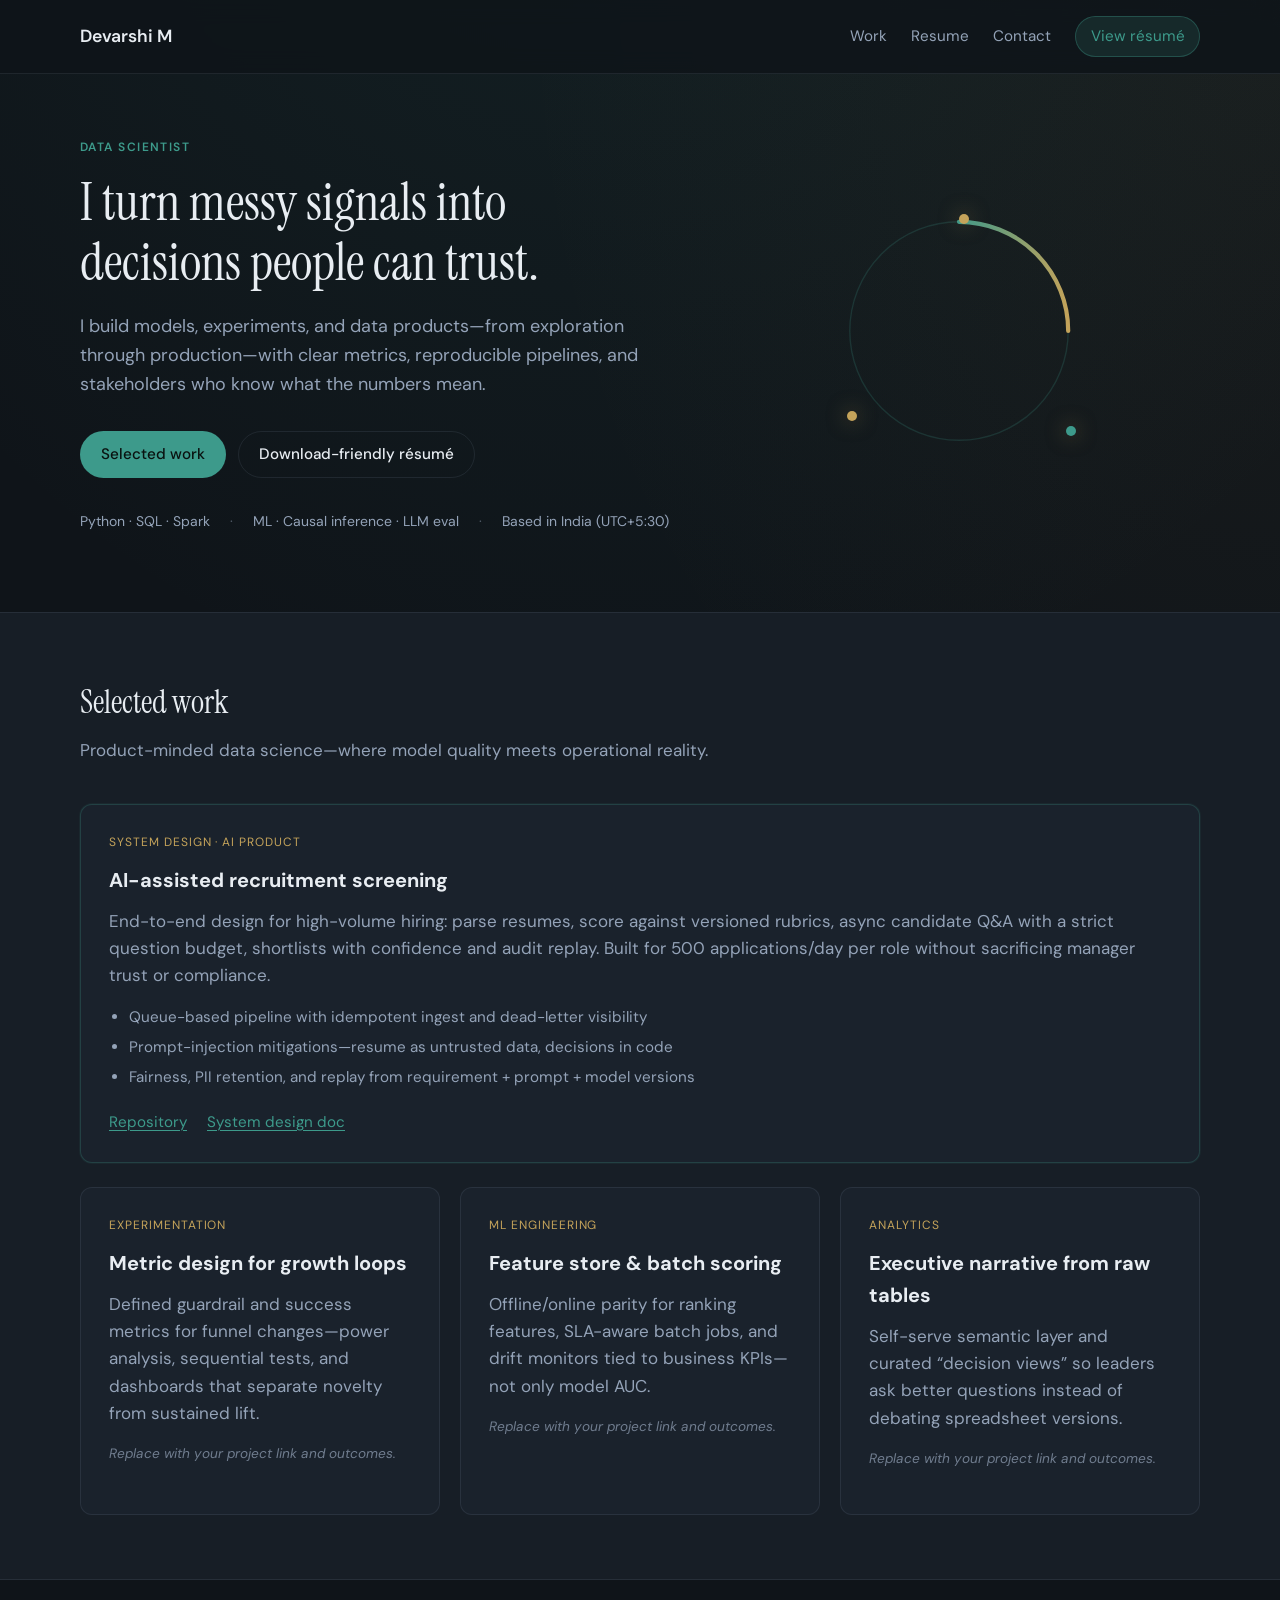
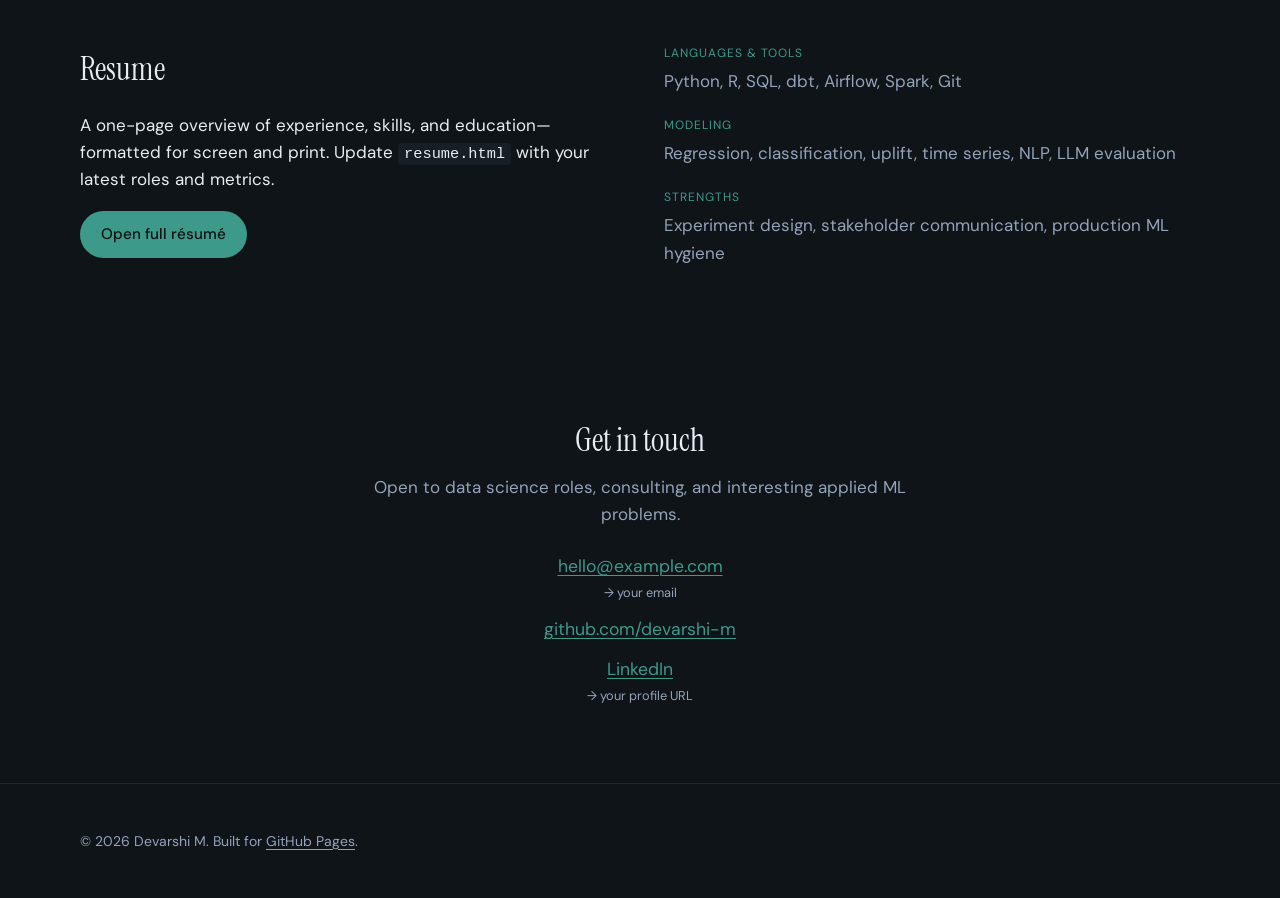
==== docs/index.html @ bbe881e6 "Add GitHub Pages portfolio and resume site. Static docs site with deploy workflow so the portfolio c" ====
<!DOCTYPE html>
<html lang="en">
<head>
  <meta charset="UTF-8" />
  <meta name="viewport" content="width=device-width, initial-scale=1" />
  <meta name="description" content="Devarshi M — Data scientist. ML systems, experimentation, and product-minded analytics." />
  <title>Devarshi M · Data Scientist</title>
  <link rel="preconnect" href="https://fonts.googleapis.com" />
  <link rel="preconnect" href="https://fonts.gstatic.com" crossorigin />
  <link href="https://fonts.googleapis.com/css2?family=DM+Sans:ital,opsz,wght@0,9..40,400;0,9..40,500;0,9..40,600;0,9..40,700;1,9..40,400&family=Instrument+Serif:ital@0;1&display=swap" rel="stylesheet" />
  <link rel="stylesheet" href="css/style.css" />
</head>
<body>
  <a class="skip-link" href="#main">Skip to content</a>

  <header class="site-header">
    <div class="wrap header-inner">
      <a class="logo" href="#">Devarshi M</a>
      <nav class="nav" aria-label="Primary">
        <a href="#work">Work</a>
        <a href="#resume">Resume</a>
        <a href="#contact">Contact</a>
        <a class="nav-cta" href="resume.html">View résumé</a>
      </nav>
      <button type="button" class="nav-toggle" aria-expanded="false" aria-controls="mobile-nav">
        <span class="sr-only">Menu</span>
        <span aria-hidden="true"></span>
      </button>
    </div>
    <div id="mobile-nav" class="mobile-nav" hidden>
      <a href="#work">Work</a>
      <a href="#resume">Resume</a>
      <a href="#contact">Contact</a>
      <a href="resume.html">View résumé</a>
    </div>
  </header>

  <main id="main">
    <section class="hero">
      <div class="wrap hero-grid">
        <div class="hero-copy">
          <p class="eyebrow">Data scientist</p>
          <h1>I turn messy signals into decisions people can trust.</h1>
          <p class="lead">
            I build models, experiments, and data products—from exploration through production—with
            clear metrics, reproducible pipelines, and stakeholders who know what the numbers mean.
          </p>
          <div class="hero-actions">
            <a class="btn btn-primary" href="#work">Selected work</a>
            <a class="btn btn-ghost" href="resume.html">Download-friendly résumé</a>
          </div>
          <ul class="hero-meta">
            <li>Python · SQL · Spark</li>
            <li>ML · Causal inference · LLM eval</li>
            <li>Based in India (UTC+5:30)</li>
          </ul>
        </div>
        <div class="hero-visual" aria-hidden="true">
          <div class="orbit">
            <span class="dot d1"></span>
            <span class="dot d2"></span>
            <span class="dot d3"></span>
            <svg viewBox="0 0 200 200" class="chart-ring">
              <circle cx="100" cy="100" r="78" fill="none" stroke="currentColor" stroke-width="1" opacity="0.2" />
              <path d="M100 22 A78 78 0 0 1 178 100" fill="none" stroke="url(#grad)" stroke-width="3" stroke-linecap="round" />
              <defs>
                <linearGradient id="grad" x1="0%" y1="0%" x2="100%" y2="0%">
                  <stop offset="0%" stop-color="#3d9a8b" />
                  <stop offset="100%" stop-color="#c4a35a" />
                </linearGradient>
              </defs>
            </svg>
          </div>
        </div>
      </div>
    </section>

    <section id="work" class="section work">
      <div class="wrap">
        <header class="section-head">
          <h2>Selected work</h2>
          <p>Product-minded data science—where model quality meets operational reality.</p>
        </header>

        <article class="project-card featured">
          <div class="project-tag">System design · AI product</div>
          <h3>AI-assisted recruitment screening</h3>
          <p>
            End-to-end design for high-volume hiring: parse resumes, score against versioned rubrics,
            async candidate Q&amp;A with a strict question budget, shortlists with confidence and audit replay.
            Built for 500 applications/day per role without sacrificing manager trust or compliance.
          </p>
          <ul class="project-highlights">
            <li>Queue-based pipeline with idempotent ingest and dead-letter visibility</li>
            <li>Prompt-injection mitigations—resume as untrusted data, decisions in code</li>
            <li>Fairness, PII retention, and replay from requirement + prompt + model versions</li>
          </ul>
          <div class="project-links">
            <a href="https://github.com/devarshi-m/recruitment-screening-assessment" rel="noopener noreferrer">Repository</a>
            <a href="https://github.com/devarshi-m/recruitment-screening-assessment/blob/main/system-design.md" rel="noopener noreferrer">System design doc</a>
          </div>
        </article>

        <div class="project-grid">
          <article class="project-card">
            <div class="project-tag">Experimentation</div>
            <h3>Metric design for growth loops</h3>
            <p>
              Defined guardrail and success metrics for funnel changes—power analysis, sequential tests,
              and dashboards that separate novelty from sustained lift.
            </p>
            <p class="project-note"><em>Replace with your project link and outcomes.</em></p>
          </article>
          <article class="project-card">
            <div class="project-tag">ML engineering</div>
            <h3>Feature store &amp; batch scoring</h3>
            <p>
              Offline/online parity for ranking features, SLA-aware batch jobs, and drift monitors
              tied to business KPIs—not only model AUC.
            </p>
            <p class="project-note"><em>Replace with your project link and outcomes.</em></p>
          </article>
          <article class="project-card">
            <div class="project-tag">Analytics</div>
            <h3>Executive narrative from raw tables</h3>
            <p>
              Self-serve semantic layer and curated “decision views” so leaders ask better questions
              instead of debating spreadsheet versions.
            </p>
            <p class="project-note"><em>Replace with your project link and outcomes.</em></p>
          </article>
        </div>
      </div>
    </section>

    <section id="resume" class="section resume-teaser">
      <div class="wrap resume-teaser-grid">
        <div>
          <h2>Resume</h2>
          <p>
            A one-page overview of experience, skills, and education—formatted for screen and print.
            Update <code>resume.html</code> with your latest roles and metrics.
          </p>
          <a class="btn btn-primary" href="resume.html">Open full résumé</a>
        </div>
        <dl class="skill-list">
          <div>
            <dt>Languages &amp; tools</dt>
            <dd>Python, R, SQL, dbt, Airflow, Spark, Git</dd>
          </div>
          <div>
            <dt>Modeling</dt>
            <dd>Regression, classification, uplift, time series, NLP, LLM evaluation</dd>
          </div>
          <div>
            <dt>Strengths</dt>
            <dd>Experiment design, stakeholder communication, production ML hygiene</dd>
          </div>
        </dl>
      </div>
    </section>

    <section id="contact" class="section contact">
      <div class="wrap contact-inner">
        <h2>Get in touch</h2>
        <p>Open to data science roles, consulting, and interesting applied ML problems.</p>
        <ul class="contact-links">
          <li>
            <a href="mailto:hello@example.com">hello@example.com</a>
            <span class="hint">→ your email</span>
          </li>
          <li>
            <a href="https://github.com/devarshi-m" rel="noopener noreferrer">github.com/devarshi-m</a>
          </li>
          <li>
            <a href="https://www.linkedin.com/in/your-profile" rel="noopener noreferrer">LinkedIn</a>
            <span class="hint">→ your profile URL</span>
          </li>
        </ul>
      </div>
    </section>
  </main>

  <footer class="site-footer">
    <div class="wrap">
      <p>© <span id="year"></span> Devarshi M. Built for <a href="https://pages.github.com/">GitHub Pages</a>.</p>
    </div>
  </footer>

  <script src="js/main.js"></script>
</body>
</html>
---- docs/css/style.css ----
:root {
  --bg: #0f1419;
  --bg-elevated: #171e26;
  --bg-card: #1a222c;
  --text: #e8edf2;
  --text-muted: #94a3b8;
  --accent: #3d9a8b;
  --accent-soft: rgba(61, 154, 139, 0.15);
  --gold: #c4a35a;
  --border: rgba(148, 163, 184, 0.12);
  --radius: 12px;
  --font-sans: "DM Sans", system-ui, sans-serif;
  --font-serif: "Instrument Serif", Georgia, serif;
  --wrap: min(1120px, 100% - 2.5rem);
}

*,
*::before,
*::after {
  box-sizing: border-box;
}

html {
  scroll-behavior: smooth;
}

body {
  margin: 0;
  font-family: var(--font-sans);
  font-size: 1.0625rem;
  line-height: 1.6;
  color: var(--text);
  background: var(--bg);
  background-image:
    radial-gradient(ellipse 80% 50% at 50% -20%, rgba(61, 154, 139, 0.12), transparent),
    radial-gradient(ellipse 60% 40% at 100% 0%, rgba(196, 163, 90, 0.06), transparent);
}

.wrap {
  width: var(--wrap);
  margin-inline: auto;
}

a {
  color: var(--accent);
  text-decoration-thickness: 1px;
  text-underline-offset: 3px;
}

a:hover {
  color: #5bb8a8;
}

code {
  font-size: 0.9em;
  padding: 0.15em 0.4em;
  border-radius: 4px;
  background: var(--bg-elevated);
}

.sr-only {
  position: absolute;
  width: 1px;
  height: 1px;
  padding: 0;
  margin: -1px;
  overflow: hidden;
  clip: rect(0, 0, 0, 0);
  border: 0;
}

.skip-link {
  position: absolute;
  left: -9999px;
  top: 0;
  z-index: 100;
  padding: 0.75rem 1rem;
  background: var(--accent);
  color: var(--bg);
}

.skip-link:focus {
  left: 1rem;
}

/* Header */
.site-header {
  position: sticky;
  top: 0;
  z-index: 50;
  backdrop-filter: blur(12px);
  background: rgba(15, 20, 25, 0.85);
  border-bottom: 1px solid var(--border);
}

.header-inner {
  display: flex;
  align-items: center;
  justify-content: space-between;
  padding: 1rem 0;
}

.logo {
  font-weight: 600;
  font-size: 1.1rem;
  color: var(--text);
  text-decoration: none;
}

.nav {
  display: flex;
  align-items: center;
  gap: 1.5rem;
}

.nav a {
  color: var(--text-muted);
  text-decoration: none;
  font-size: 0.95rem;
}

.nav a:hover {
  color: var(--text);
}

.nav-cta {
  padding: 0.45rem 0.9rem;
  border-radius: 999px;
  background: var(--accent-soft);
  color: var(--accent) !important;
  border: 1px solid rgba(61, 154, 139, 0.35);
}

.nav-toggle {
  display: none;
  width: 2.5rem;
  height: 2.5rem;
  border: 1px solid var(--border);
  border-radius: 8px;
  background: transparent;
  cursor: pointer;
}

.nav-toggle span,
.nav-toggle span::before,
.nav-toggle span::after {
  display: block;
  width: 1.1rem;
  height: 2px;
  background: var(--text);
  margin: 0 auto;
  position: relative;
}

.nav-toggle span::before,
.nav-toggle span::after {
  content: "";
  position: absolute;
  left: 0;
}

.nav-toggle span::before {
  top: -6px;
}

.nav-toggle span::after {
  top: 6px;
}

.mobile-nav {
  display: none;
  flex-direction: column;
  gap: 0.75rem;
  padding: 0 1.25rem 1rem;
  border-bottom: 1px solid var(--border);
}

.mobile-nav a {
  color: var(--text-muted);
  text-decoration: none;
}

.mobile-nav:not([hidden]) {
  display: flex;
}

@media (max-width: 768px) {
  .nav {
    display: none;
  }

  .nav-toggle {
    display: block;
  }
}

/* Hero */
.hero {
  padding: 4rem 0 5rem;
}

.hero-grid {
  display: grid;
  grid-template-columns: 1.1fr 0.9fr;
  gap: 3rem;
  align-items: center;
}

.eyebrow {
  text-transform: uppercase;
  letter-spacing: 0.12em;
  font-size: 0.75rem;
  color: var(--accent);
  font-weight: 600;
  margin: 0 0 1rem;
}

.hero h1 {
  font-family: var(--font-serif);
  font-size: clamp(2.25rem, 5vw, 3.25rem);
  font-weight: 400;
  line-height: 1.15;
  margin: 0 0 1.25rem;
}

.lead {
  color: var(--text-muted);
  font-size: 1.125rem;
  max-width: 36em;
  margin: 0 0 2rem;
}

.hero-actions {
  display: flex;
  flex-wrap: wrap;
  gap: 0.75rem;
  margin-bottom: 2rem;
}

.btn {
  display: inline-flex;
  align-items: center;
  padding: 0.65rem 1.25rem;
  border-radius: 999px;
  font-weight: 500;
  font-size: 0.95rem;
  text-decoration: none;
  border: 1px solid transparent;
  cursor: pointer;
  transition: background 0.15s, border-color 0.15s;
}

.btn-primary {
  background: var(--accent);
  color: #0a1210;
}

.btn-primary:hover {
  background: #4db5a5;
  color: #0a1210;
}

.btn-ghost {
  border-color: var(--border);
  color: var(--text);
}

.btn-ghost:hover {
  border-color: var(--text-muted);
  color: var(--text);
}

.hero-meta {
  list-style: none;
  padding: 0;
  margin: 0;
  display: flex;
  flex-wrap: wrap;
  gap: 0.5rem 1.25rem;
  font-size: 0.875rem;
  color: var(--text-muted);
}

.hero-meta li:not(:last-child)::after {
  content: "·";
  margin-left: 1.25rem;
  opacity: 0.5;
}

.hero-visual {
  display: flex;
  justify-content: center;
}

.orbit {
  position: relative;
  width: min(280px, 100%);
  aspect-ratio: 1;
  color: var(--accent);
}

.chart-ring {
  width: 100%;
  height: 100%;
}

.dot {
  position: absolute;
  width: 10px;
  height: 10px;
  border-radius: 50%;
  background: var(--gold);
  box-shadow: 0 0 20px rgba(196, 163, 90, 0.5);
}

.d1 {
  top: 8%;
  left: 50%;
  animation: float 4s ease-in-out infinite;
}

.d2 {
  bottom: 20%;
  left: 10%;
  animation: float 5s ease-in-out infinite 0.5s;
}

.d3 {
  bottom: 15%;
  right: 8%;
  background: var(--accent);
  animation: float 4.5s ease-in-out infinite 1s;
}

@keyframes float {
  0%,
  100% {
    transform: translateY(0);
  }
  50% {
    transform: translateY(-8px);
  }
}

@media (max-width: 900px) {
  .hero-grid {
    grid-template-columns: 1fr;
  }

  .hero-visual {
    order: -1;
    opacity: 0.85;
  }
}

/* Sections */
.section {
  padding: 4rem 0;
}

.section-head {
  margin-bottom: 2.5rem;
  max-width: 40em;
}

.section-head h2 {
  font-family: var(--font-serif);
  font-size: 2rem;
  font-weight: 400;
  margin: 0 0 0.5rem;
}

.section-head p {
  color: var(--text-muted);
  margin: 0;
}

.work {
  background: var(--bg-elevated);
  border-block: 1px solid var(--border);
}

.project-card {
  background: var(--bg-card);
  border: 1px solid var(--border);
  border-radius: var(--radius);
  padding: 1.75rem;
}

.project-card.featured {
  margin-bottom: 1.5rem;
  border-color: rgba(61, 154, 139, 0.25);
  box-shadow: 0 0 0 1px rgba(61, 154, 139, 0.08);
}

.project-tag {
  font-size: 0.75rem;
  text-transform: uppercase;
  letter-spacing: 0.08em;
  color: var(--gold);
  margin-bottom: 0.75rem;
}

.project-card h3 {
  margin: 0 0 0.75rem;
  font-size: 1.25rem;
}

.project-card p {
  color: var(--text-muted);
  margin: 0 0 1rem;
}

.project-highlights {
  margin: 0 0 1.25rem;
  padding-left: 1.25rem;
  color: var(--text-muted);
  font-size: 0.95rem;
}

.project-highlights li {
  margin-bottom: 0.35rem;
}

.project-links {
  display: flex;
  gap: 1.25rem;
  font-size: 0.95rem;
}

.project-note {
  font-size: 0.85rem !important;
  margin-top: 0.75rem !important;
  opacity: 0.7;
}

.project-grid {
  display: grid;
  grid-template-columns: repeat(3, 1fr);
  gap: 1.25rem;
}

@media (max-width: 900px) {
  .project-grid {
    grid-template-columns: 1fr;
  }
}

.resume-teaser-grid {
  display: grid;
  grid-template-columns: 1fr 1fr;
  gap: 3rem;
  align-items: start;
}

.resume-teaser h2 {
  font-family: var(--font-serif);
  font-size: 2rem;
  font-weight: 400;
  margin: 0 0 0.75rem;
}

.skill-list {
  margin: 0;
}

.skill-list div {
  margin-bottom: 1.25rem;
}

.skill-list dt {
  font-size: 0.75rem;
  text-transform: uppercase;
  letter-spacing: 0.08em;
  color: var(--accent);
  margin-bottom: 0.35rem;
}

.skill-list dd {
  margin: 0;
  color: var(--text-muted);
}

@media (max-width: 768px) {
  .resume-teaser-grid {
    grid-template-columns: 1fr;
  }
}

.contact {
  text-align: center;
}

.contact-inner {
  max-width: 32em;
  margin-inline: auto;
}

.contact h2 {
  font-family: var(--font-serif);
  font-size: 2rem;
  font-weight: 400;
  margin: 0 0 0.5rem;
}

.contact p {
  color: var(--text-muted);
  margin: 0 0 1.5rem;
}

.contact-links {
  list-style: none;
  padding: 0;
  margin: 0;
}

.contact-links li {
  margin-bottom: 0.75rem;
}

.contact-links a {
  font-size: 1.1rem;
}

.hint {
  display: block;
  font-size: 0.8rem;
  color: var(--text-muted);
  margin-top: 0.15rem;
}

.site-footer {
  padding: 2rem 0;
  border-top: 1px solid var(--border);
  font-size: 0.875rem;
  color: var(--text-muted);
}

.site-footer a {
  color: var(--text-muted);
}
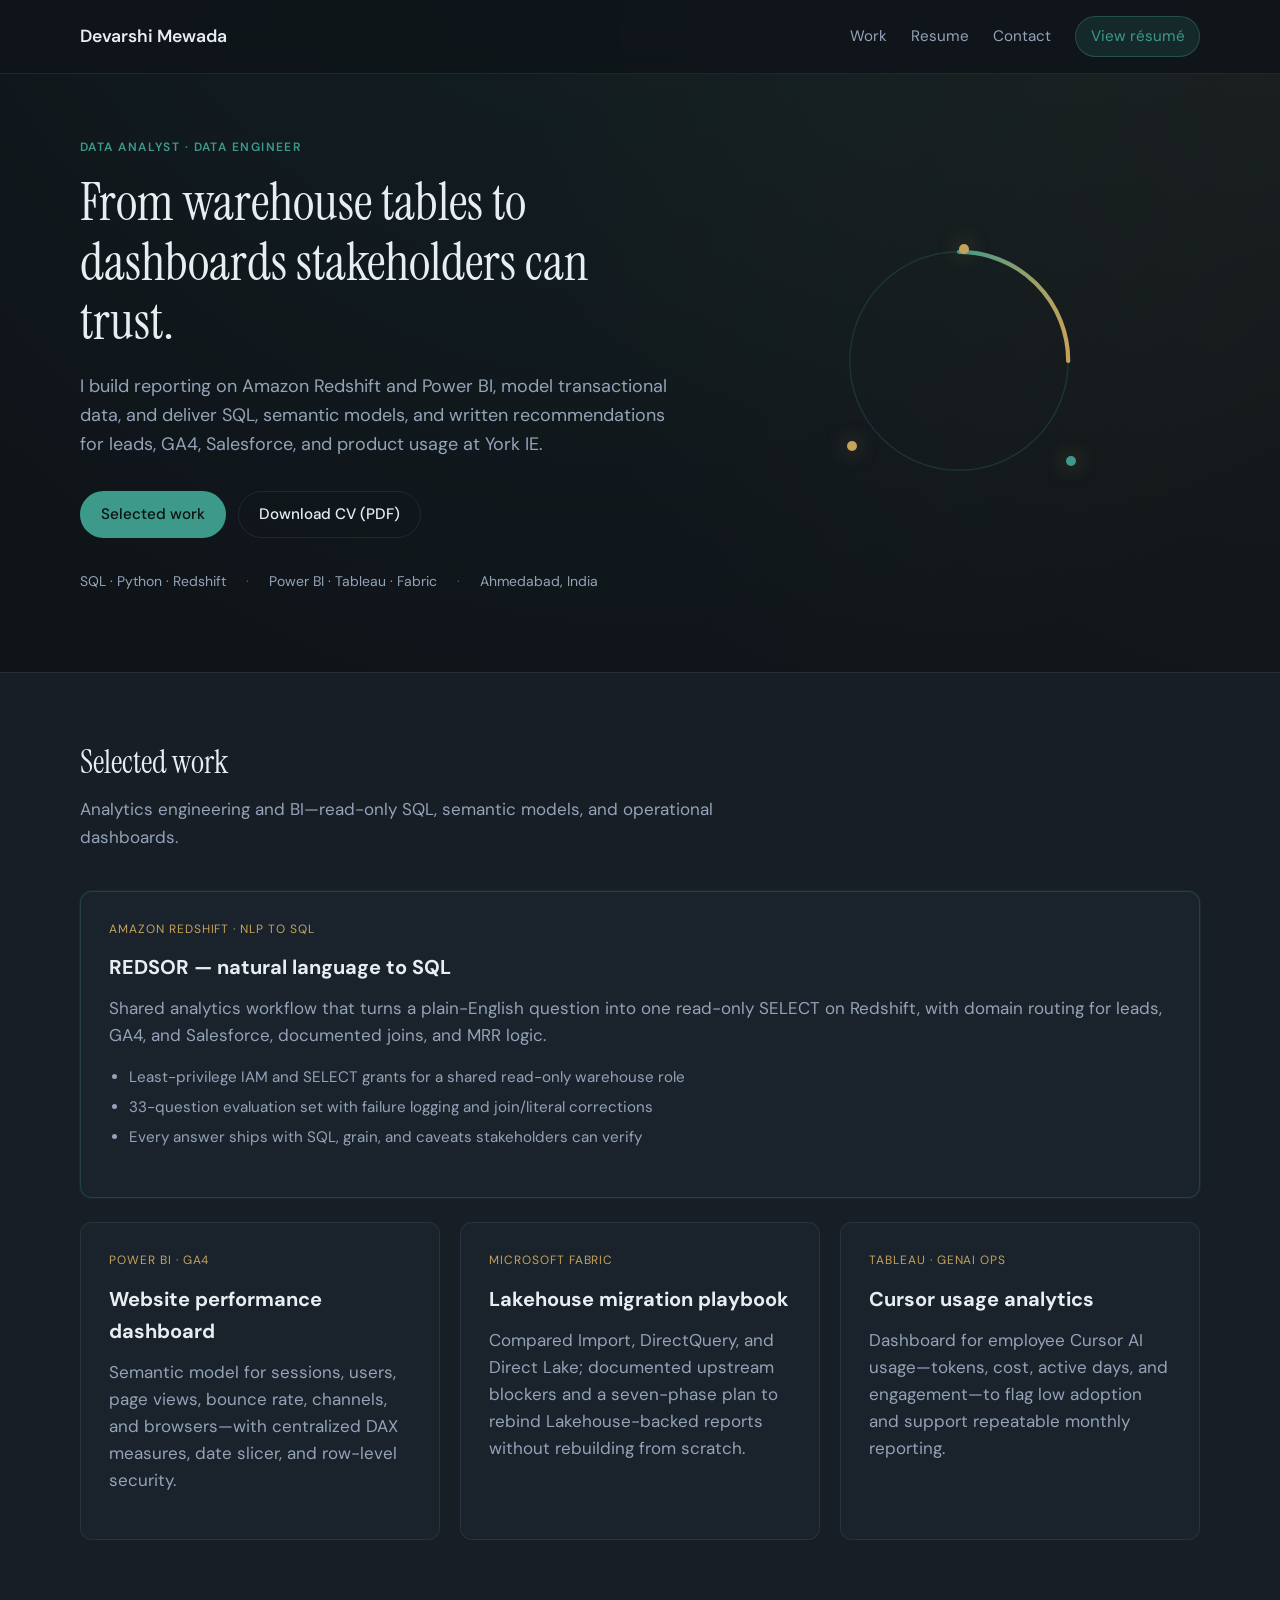
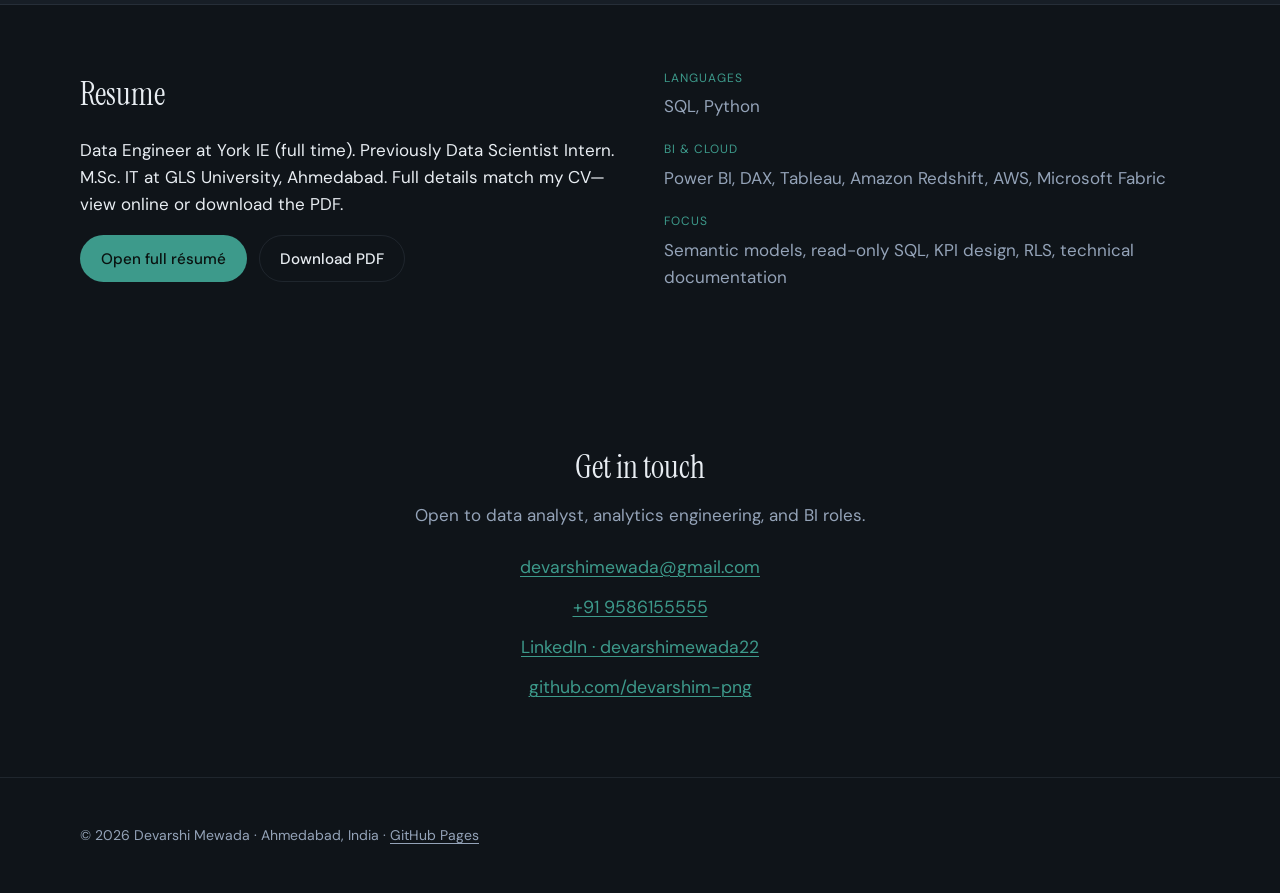
==== commit b64764b9: "Update portfolio and résumé from CV PDF. Align site content with York IE experience, projects, conta" ====
--- a/docs/index.html
+++ b/docs/index.html
@@ -3,8 +3,8 @@
 <head>
   <meta charset="UTF-8" />
   <meta name="viewport" content="width=device-width, initial-scale=1" />
-  <meta name="description" content="Devarshi M — Data scientist. ML systems, experimentation, and product-minded analytics." />
-  <title>Devarshi M · Data Scientist</title>
+  <meta name="description" content="Devarshi Mewada — Data analyst and data engineer. Redshift, Power BI, SQL, Python, and stakeholder-ready analytics." />
+  <title>Devarshi Mewada · Data Analyst &amp; Engineer</title>
   <link rel="preconnect" href="https://fonts.googleapis.com" />
   <link rel="preconnect" href="https://fonts.gstatic.com" crossorigin />
   <link href="https://fonts.googleapis.com/css2?family=DM+Sans:ital,opsz,wght@0,9..40,400;0,9..40,500;0,9..40,600;0,9..40,700;1,9..40,400&family=Instrument+Serif:ital@0;1&display=swap" rel="stylesheet" />
@@ -15,7 +15,7 @@
 
   <header class="site-header">
     <div class="wrap header-inner">
-      <a class="logo" href="#">Devarshi M</a>
+      <a class="logo" href="#">Devarshi Mewada</a>
       <nav class="nav" aria-label="Primary">
         <a href="#work">Work</a>
         <a href="#resume">Resume</a>
@@ -39,20 +39,20 @@
     <section class="hero">
       <div class="wrap hero-grid">
         <div class="hero-copy">
-          <p class="eyebrow">Data scientist</p>
-          <h1>I turn messy signals into decisions people can trust.</h1>
+          <p class="eyebrow">Data analyst · Data engineer</p>
+          <h1>From warehouse tables to dashboards stakeholders can trust.</h1>
           <p class="lead">
-            I build models, experiments, and data products—from exploration through production—with
-            clear metrics, reproducible pipelines, and stakeholders who know what the numbers mean.
+            I build reporting on Amazon Redshift and Power BI, model transactional data, and deliver SQL,
+            semantic models, and written recommendations for leads, GA4, Salesforce, and product usage at York IE.
           </p>
           <div class="hero-actions">
             <a class="btn btn-primary" href="#work">Selected work</a>
-            <a class="btn btn-ghost" href="resume.html">Download-friendly résumé</a>
+            <a class="btn btn-ghost" href="assets/Devarshi_Mewada_CV.pdf">Download CV (PDF)</a>
           </div>
           <ul class="hero-meta">
-            <li>Python · SQL · Spark</li>
-            <li>ML · Causal inference · LLM eval</li>
-            <li>Based in India (UTC+5:30)</li>
+            <li>SQL · Python · Redshift</li>
+            <li>Power BI · Tableau · Fabric</li>
+            <li>Ahmedabad, India</li>
           </ul>
         </div>
         <div class="hero-visual" aria-hidden="true">
@@ -79,55 +79,47 @@
       <div class="wrap">
         <header class="section-head">
           <h2>Selected work</h2>
-          <p>Product-minded data science—where model quality meets operational reality.</p>
+          <p>Analytics engineering and BI—read-only SQL, semantic models, and operational dashboards.</p>
         </header>
 
         <article class="project-card featured">
-          <div class="project-tag">System design · AI product</div>
-          <h3>AI-assisted recruitment screening</h3>
+          <div class="project-tag">Amazon Redshift · NLP to SQL</div>
+          <h3>REDSOR — natural language to SQL</h3>
           <p>
-            End-to-end design for high-volume hiring: parse resumes, score against versioned rubrics,
-            async candidate Q&amp;A with a strict question budget, shortlists with confidence and audit replay.
-            Built for 500 applications/day per role without sacrificing manager trust or compliance.
+            Shared analytics workflow that turns a plain-English question into one read-only SELECT on Redshift,
+            with domain routing for leads, GA4, and Salesforce, documented joins, and MRR logic.
           </p>
           <ul class="project-highlights">
-            <li>Queue-based pipeline with idempotent ingest and dead-letter visibility</li>
-            <li>Prompt-injection mitigations—resume as untrusted data, decisions in code</li>
-            <li>Fairness, PII retention, and replay from requirement + prompt + model versions</li>
+            <li>Least-privilege IAM and SELECT grants for a shared read-only warehouse role</li>
+            <li>33-question evaluation set with failure logging and join/literal corrections</li>
+            <li>Every answer ships with SQL, grain, and caveats stakeholders can verify</li>
           </ul>
-          <div class="project-links">
-            <a href="https://github.com/devarshi-m/recruitment-screening-assessment" rel="noopener noreferrer">Repository</a>
-            <a href="https://github.com/devarshi-m/recruitment-screening-assessment/blob/main/system-design.md" rel="noopener noreferrer">System design doc</a>
-          </div>
         </article>
 
         <div class="project-grid">
           <article class="project-card">
-            <div class="project-tag">Experimentation</div>
-            <h3>Metric design for growth loops</h3>
+            <div class="project-tag">Power BI · GA4</div>
+            <h3>Website performance dashboard</h3>
             <p>
-              Defined guardrail and success metrics for funnel changes—power analysis, sequential tests,
-              and dashboards that separate novelty from sustained lift.
+              Semantic model for sessions, users, page views, bounce rate, channels, and browsers—with
+              centralized DAX measures, date slicer, and row-level security.
             </p>
-            <p class="project-note"><em>Replace with your project link and outcomes.</em></p>
           </article>
           <article class="project-card">
-            <div class="project-tag">ML engineering</div>
-            <h3>Feature store &amp; batch scoring</h3>
+            <div class="project-tag">Microsoft Fabric</div>
+            <h3>Lakehouse migration playbook</h3>
             <p>
-              Offline/online parity for ranking features, SLA-aware batch jobs, and drift monitors
-              tied to business KPIs—not only model AUC.
+              Compared Import, DirectQuery, and Direct Lake; documented upstream blockers and a seven-phase
+              plan to rebind Lakehouse-backed reports without rebuilding from scratch.
             </p>
-            <p class="project-note"><em>Replace with your project link and outcomes.</em></p>
           </article>
           <article class="project-card">
-            <div class="project-tag">Analytics</div>
-            <h3>Executive narrative from raw tables</h3>
+            <div class="project-tag">Tableau · GenAI ops</div>
+            <h3>Cursor usage analytics</h3>
             <p>
-              Self-serve semantic layer and curated “decision views” so leaders ask better questions
-              instead of debating spreadsheet versions.
+              Dashboard for employee Cursor AI usage—tokens, cost, active days, and engagement—to flag
+              low adoption and support repeatable monthly reporting.
             </p>
-            <p class="project-note"><em>Replace with your project link and outcomes.</em></p>
           </article>
         </div>
       </div>
@@ -138,23 +130,26 @@
         <div>
           <h2>Resume</h2>
           <p>
-            A one-page overview of experience, skills, and education—formatted for screen and print.
-            Update <code>resume.html</code> with your latest roles and metrics.
+            Data Engineer at York IE (full time). Previously Data Scientist Intern. M.Sc. IT at GLS University,
+            Ahmedabad. Full details match my CV—view online or download the PDF.
           </p>
-          <a class="btn btn-primary" href="resume.html">Open full résumé</a>
+          <div class="hero-actions">
+            <a class="btn btn-primary" href="resume.html">Open full résumé</a>
+            <a class="btn btn-ghost" href="assets/Devarshi_Mewada_CV.pdf">Download PDF</a>
+          </div>
         </div>
         <dl class="skill-list">
           <div>
-            <dt>Languages &amp; tools</dt>
-            <dd>Python, R, SQL, dbt, Airflow, Spark, Git</dd>
+            <dt>Languages</dt>
+            <dd>SQL, Python</dd>
           </div>
           <div>
-            <dt>Modeling</dt>
-            <dd>Regression, classification, uplift, time series, NLP, LLM evaluation</dd>
+            <dt>BI &amp; cloud</dt>
+            <dd>Power BI, DAX, Tableau, Amazon Redshift, AWS, Microsoft Fabric</dd>
           </div>
           <div>
-            <dt>Strengths</dt>
-            <dd>Experiment design, stakeholder communication, production ML hygiene</dd>
+            <dt>Focus</dt>
+            <dd>Semantic models, read-only SQL, KPI design, RLS, technical documentation</dd>
           </div>
         </dl>
       </div>
@@ -163,18 +158,19 @@
     <section id="contact" class="section contact">
       <div class="wrap contact-inner">
         <h2>Get in touch</h2>
-        <p>Open to data science roles, consulting, and interesting applied ML problems.</p>
+        <p>Open to data analyst, analytics engineering, and BI roles.</p>
         <ul class="contact-links">
           <li>
-            <a href="mailto:hello@example.com">hello@example.com</a>
-            <span class="hint">→ your email</span>
+            <a href="mailto:devarshimewada@gmail.com">devarshimewada@gmail.com</a>
           </li>
           <li>
-            <a href="https://github.com/devarshi-m" rel="noopener noreferrer">github.com/devarshi-m</a>
+            <a href="tel:+919586155555">+91 9586155555</a>
           </li>
           <li>
-            <a href="https://www.linkedin.com/in/your-profile" rel="noopener noreferrer">LinkedIn</a>
-            <span class="hint">→ your profile URL</span>
+            <a href="https://www.linkedin.com/in/devarshimewada22" rel="noopener noreferrer">LinkedIn · devarshimewada22</a>
+          </li>
+          <li>
+            <a href="https://github.com/devarshim-png" rel="noopener noreferrer">github.com/devarshim-png</a>
           </li>
         </ul>
       </div>
@@ -183,7 +179,7 @@
 
   <footer class="site-footer">
     <div class="wrap">
-      <p>© <span id="year"></span> Devarshi M. Built for <a href="https://pages.github.com/">GitHub Pages</a>.</p>
+      <p>© <span id="year"></span> Devarshi Mewada · Ahmedabad, India · <a href="https://pages.github.com/">GitHub Pages</a></p>
     </div>
   </footer>
 
